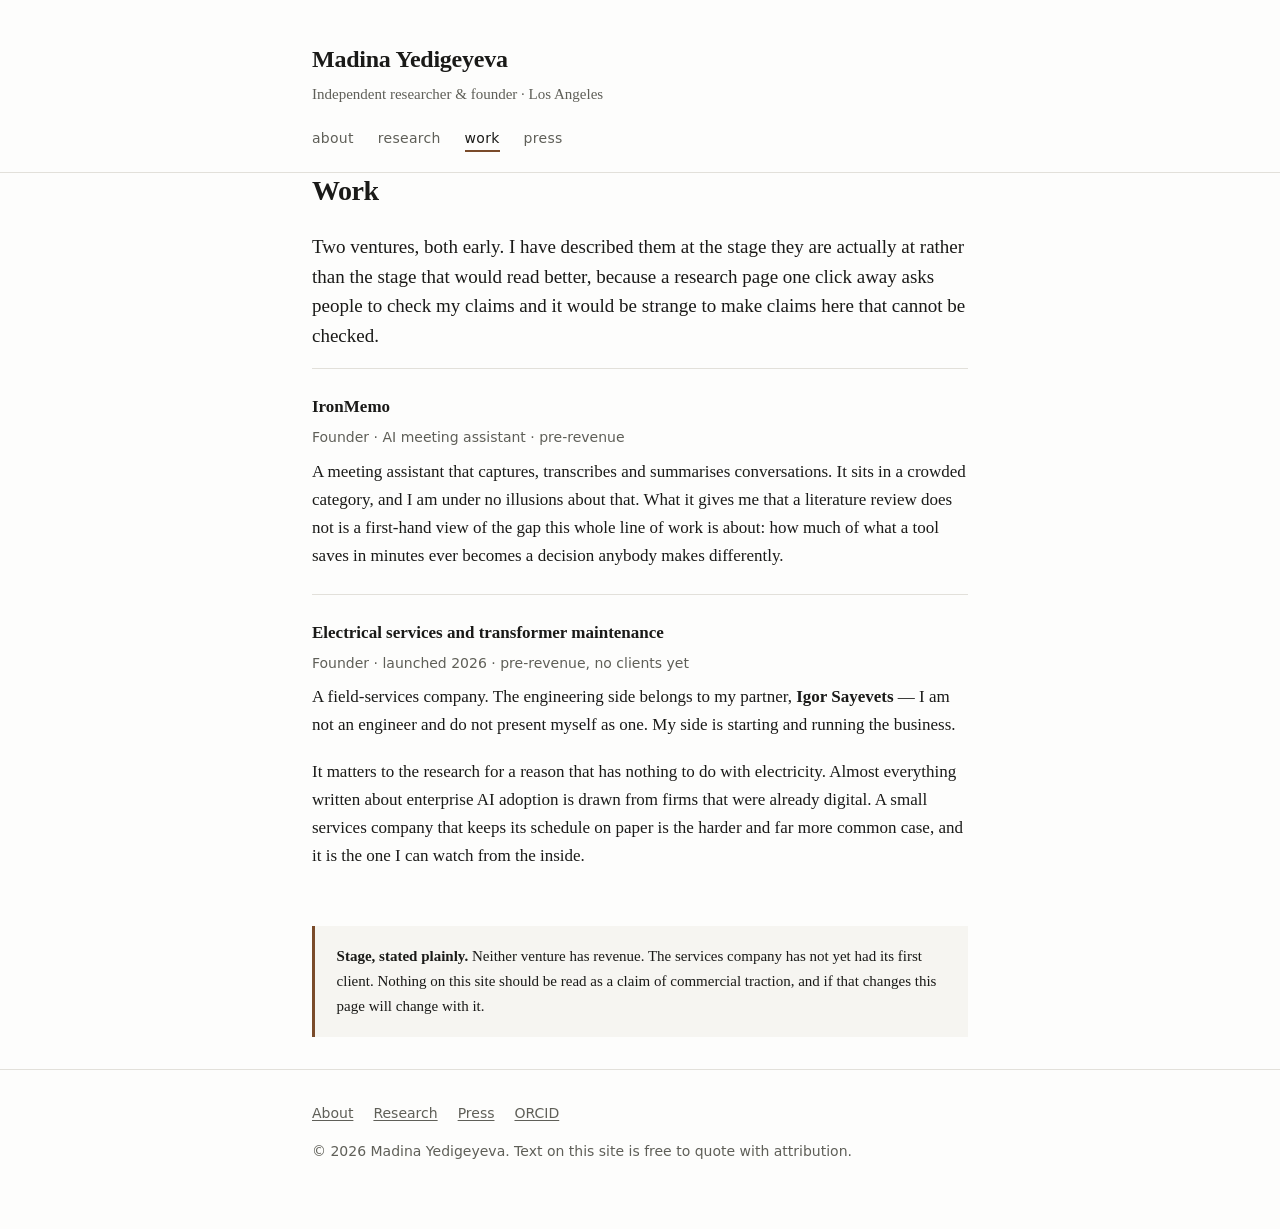
==== work.html @ 942b72ce "Personal site: four static pages, no build step, nothing that cannot be checked Four pages — about, " ====
<!doctype html>
<html lang="en">
<head>
<meta charset="utf-8">
<meta name="viewport" content="width=device-width, initial-scale=1">
<title>Work — Madina Yedigeyeva</title>
<meta name="description" content="Ventures founded, described at the stage they are actually at.">
<link rel="canonical" href="https://madinayedigeyeva.com/work.html">
<link rel="stylesheet" href="style.css">
</head>
<body>

<header>
  <div class="wrap">
    <p class="name"><a href="/">Madina Yedigeyeva</a></p>
    <p class="role">Independent researcher &amp; founder · Los Angeles</p>
    <nav>
      <a href="/">about</a>
      <a href="research.html">research</a>
      <a href="work.html" aria-current="page">work</a>
      <a href="press.html">press</a>
    </nav>
  </div>
</header>

<main class="wrap">

  <h1>Work</h1>

  <p class="lead">
    Two ventures, both early. I have described them at the stage they are actually at rather
    than the stage that would read better, because a research page one click away asks people
    to check my claims and it would be strange to make claims here that cannot be checked.
  </p>

  <div class="item">
    <h3>IronMemo</h3>
    <p class="meta">Founder · AI meeting assistant · pre-revenue</p>
    <p>
      A meeting assistant that captures, transcribes and summarises conversations. It sits in a
      crowded category, and I am under no illusions about that. What it gives me that a
      literature review does not is a first-hand view of the gap this whole line of work is
      about: how much of what a tool saves in minutes ever becomes a decision anybody makes
      differently.
    </p>
  </div>

  <div class="item">
    <h3>Electrical services and transformer maintenance</h3>
    <p class="meta">Founder · launched 2026 · pre-revenue, no clients yet</p>
    <p>
      A field-services company. The engineering side belongs to my partner,
      <strong>Igor Sayevets</strong> — I am not an engineer and do not present myself as one.
      My side is starting and running the business.
    </p>
    <p>
      It matters to the research for a reason that has nothing to do with electricity. Almost
      everything written about enterprise AI adoption is drawn from firms that were already
      digital. A small services company that keeps its schedule on paper is the harder and far
      more common case, and it is the one I can watch from the inside.
    </p>
  </div>

  <div class="note">
    <p>
      <strong>Stage, stated plainly.</strong> Neither venture has revenue. The services company
      has not yet had its first client. Nothing on this site should be read as a claim of
      commercial traction, and if that changes this page will change with it.
    </p>
  </div>

</main>

<footer>
  <div class="wrap">
    <ul>
      <li><a href="/">About</a></li>
      <li><a href="research.html">Research</a></li>
      <li><a href="press.html">Press</a></li>
      <li><a href="https://orcid.org/0009-0009-2774-0897">ORCID</a></li>
    </ul>
    <p>© 2026 Madina Yedigeyeva. Text on this site is free to quote with attribution.</p>
  </div>
</footer>

</body>
</html>
---- style.css ----
/* Madina Yedigeyeva — personal site.
   No framework, no build step, no external requests. One stylesheet, hand-written,
   so that in five years it still renders exactly as it does today. */

:root {
  --bg: #fdfdfc;
  --fg: #1a1a18;
  --muted: #5f5f58;
  --rule: #e2e0da;
  --accent: #7a4b2a;
  --card: #f6f5f1;
  --max: 44rem;
}

@media (prefers-color-scheme: dark) {
  :root {
    --bg: #14140f;
    --fg: #ece9e1;
    --muted: #9b968a;
    --rule: #2e2d26;
    --accent: #d9a273;
    --card: #1c1b15;
  }
}

*, *::before, *::after { box-sizing: border-box; }

html { -webkit-text-size-adjust: 100%; }

body {
  margin: 0;
  background: var(--bg);
  color: var(--fg);
  font: 400 1.0625rem/1.65 ui-serif, Georgia, "Iowan Old Style", "Times New Roman", serif;
  font-synthesis-weight: none;
}

.wrap { max-width: var(--max); margin: 0 auto; padding: 0 1.5rem; }

/* ---------- header ---------- */

header {
  border-bottom: 1px solid var(--rule);
  padding: 2.5rem 0 1.25rem;
}

header .name {
  font-size: 1.5rem;
  font-weight: 600;
  letter-spacing: -0.01em;
  margin: 0 0 0.15rem;
}
header .name a { color: inherit; text-decoration: none; }

header .role {
  margin: 0 0 1.5rem;
  color: var(--muted);
  font-size: 0.9375rem;
}

nav { display: flex; flex-wrap: wrap; gap: 1.5rem; }

nav a {
  font: 500 0.875rem/1 ui-sans-serif, system-ui, -apple-system, "Segoe UI", sans-serif;
  letter-spacing: 0.02em;
  text-transform: lowercase;
  color: var(--muted);
  text-decoration: none;
  padding-bottom: 0.35rem;
  border-bottom: 2px solid transparent;
}
nav a:hover { color: var(--fg); }
nav a[aria-current="page"] { color: var(--fg); border-bottom-color: var(--accent); }

/* ---------- content ---------- */

main { padding: 3rem 0 4rem; }

h1 {
  font-size: 1.75rem;
  font-weight: 600;
  letter-spacing: -0.015em;
  line-height: 1.25;
  margin: 0 0 1.5rem;
}

h2 {
  font: 600 0.8125rem/1 ui-sans-serif, system-ui, -apple-system, sans-serif;
  letter-spacing: 0.09em;
  text-transform: uppercase;
  color: var(--muted);
  margin: 3rem 0 1rem;
}

h3 { font-size: 1.0625rem; font-weight: 600; margin: 0 0 0.35rem; }

p { margin: 0 0 1.15rem; }

.lead { font-size: 1.1875rem; line-height: 1.55; }

a { color: var(--accent); text-decoration-thickness: 1px; text-underline-offset: 2px; }
a:hover { text-decoration-thickness: 2px; }

hr { border: 0; border-top: 1px solid var(--rule); margin: 3rem 0; }

/* ---------- item list (works, projects) ---------- */

.item {
  border-top: 1px solid var(--rule);
  padding: 1.5rem 0;
}
.item:last-child { border-bottom: 1px solid var(--rule); }
.item h3 a { color: inherit; text-decoration: none; }
.item h3 a:hover { color: var(--accent); text-decoration: underline; }
.item .meta {
  font: 400 0.875rem/1.5 ui-sans-serif, system-ui, sans-serif;
  color: var(--muted);
  margin: 0 0 0.6rem;
}
.item p:last-child { margin-bottom: 0; }

.ids {
  font: 400 0.8125rem/1.6 ui-monospace, SFMono-Regular, "SF Mono", Menlo, monospace;
  color: var(--muted);
  margin-top: 0.6rem;
  word-break: break-word;
}
.ids a { color: var(--muted); }
.ids a:hover { color: var(--accent); }

/* ---------- callout ---------- */

.note {
  background: var(--card);
  border-left: 3px solid var(--accent);
  padding: 1.15rem 1.35rem;
  margin: 2rem 0;
  font-size: 0.9375rem;
}
.note p:last-child { margin-bottom: 0; }

/* ---------- footer ---------- */

footer {
  border-top: 1px solid var(--rule);
  padding: 2rem 0 3rem;
  font: 400 0.875rem/1.6 ui-sans-serif, system-ui, sans-serif;
  color: var(--muted);
}
footer ul { list-style: none; margin: 0 0 1rem; padding: 0; display: flex; flex-wrap: wrap; gap: 1.25rem; }
footer a { color: var(--muted); }
footer a:hover { color: var(--accent); }

/* ---------- responsive ---------- */

@media (max-width: 34rem) {
  body { font-size: 1rem; }
  header { padding-top: 2rem; }
  h1 { font-size: 1.5rem; }
  .lead { font-size: 1.0625rem; }
  main { padding: 2.25rem 0 3rem; }
}

@media print {
  :root { --bg: #fff; --fg: #000; --muted: #444; --rule: #ccc; --accent: #000; }
  nav, footer { display: none; }
}
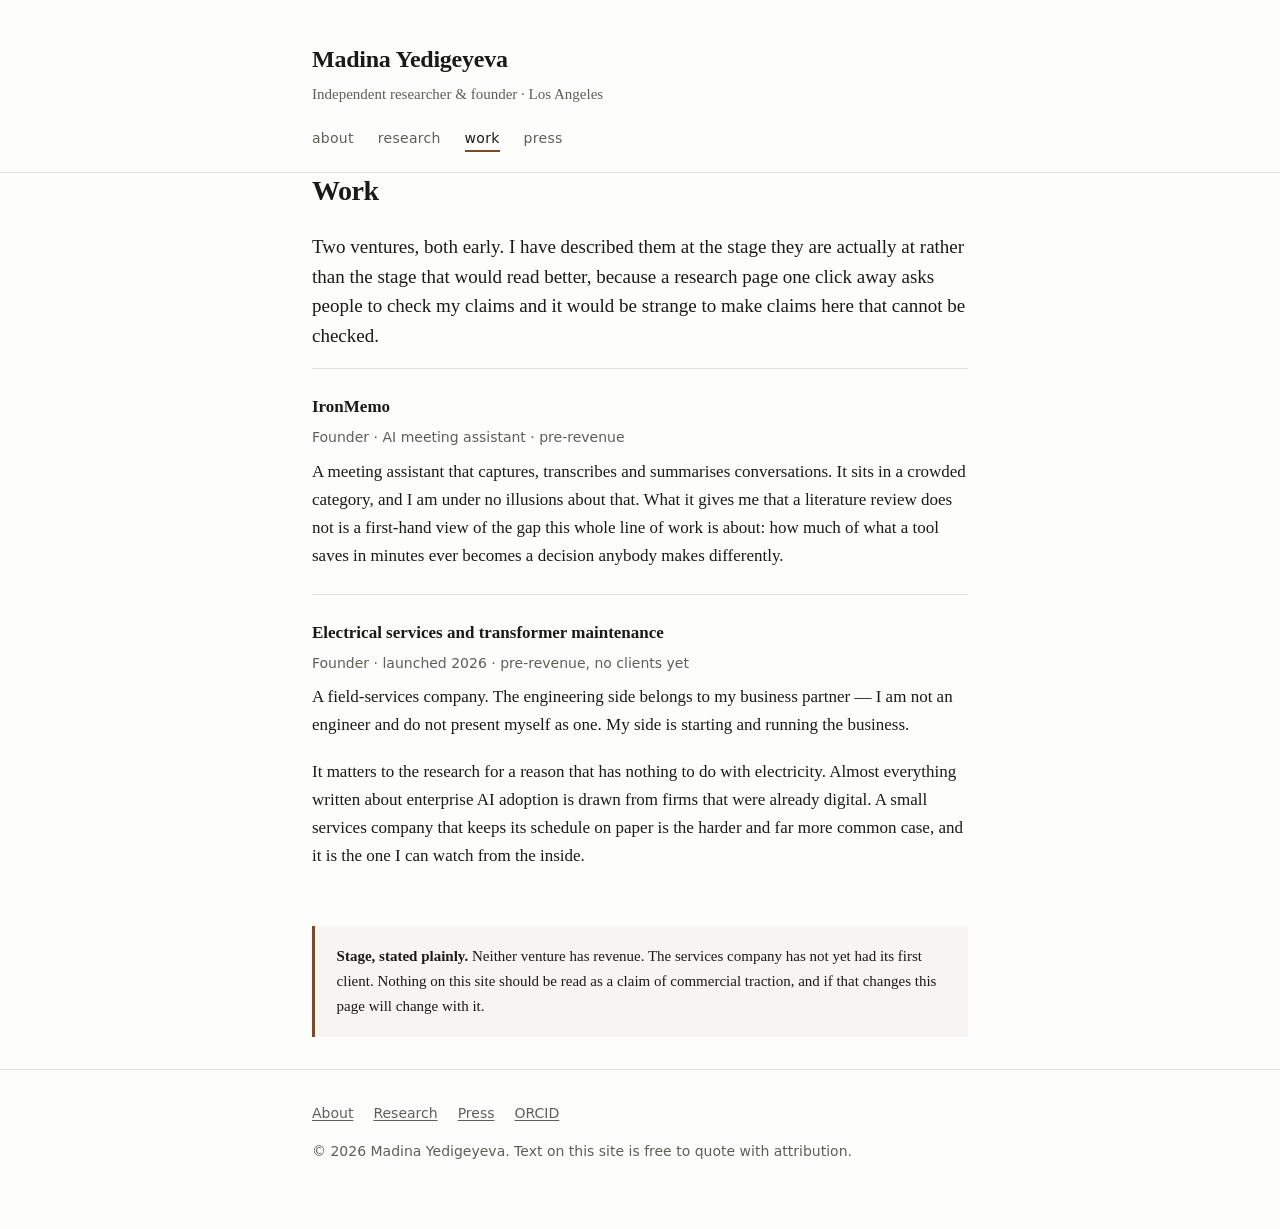
==== commit 0c9beea6: "Remove third-party name from the public work page Igor Sayevets has not consented to appear on a pub" ====
--- a/work.html
+++ b/work.html
@@ -49,9 +49,8 @@
     <h3>Electrical services and transformer maintenance</h3>
     <p class="meta">Founder · launched 2026 · pre-revenue, no clients yet</p>
     <p>
-      A field-services company. The engineering side belongs to my partner,
-      <strong>Igor Sayevets</strong> — I am not an engineer and do not present myself as one.
-      My side is starting and running the business.
+      A field-services company. The engineering side belongs to my business partner — I am not
+      an engineer and do not present myself as one. My side is starting and running the business.
     </p>
     <p>
       It matters to the research for a reason that has nothing to do with electricity. Almost
